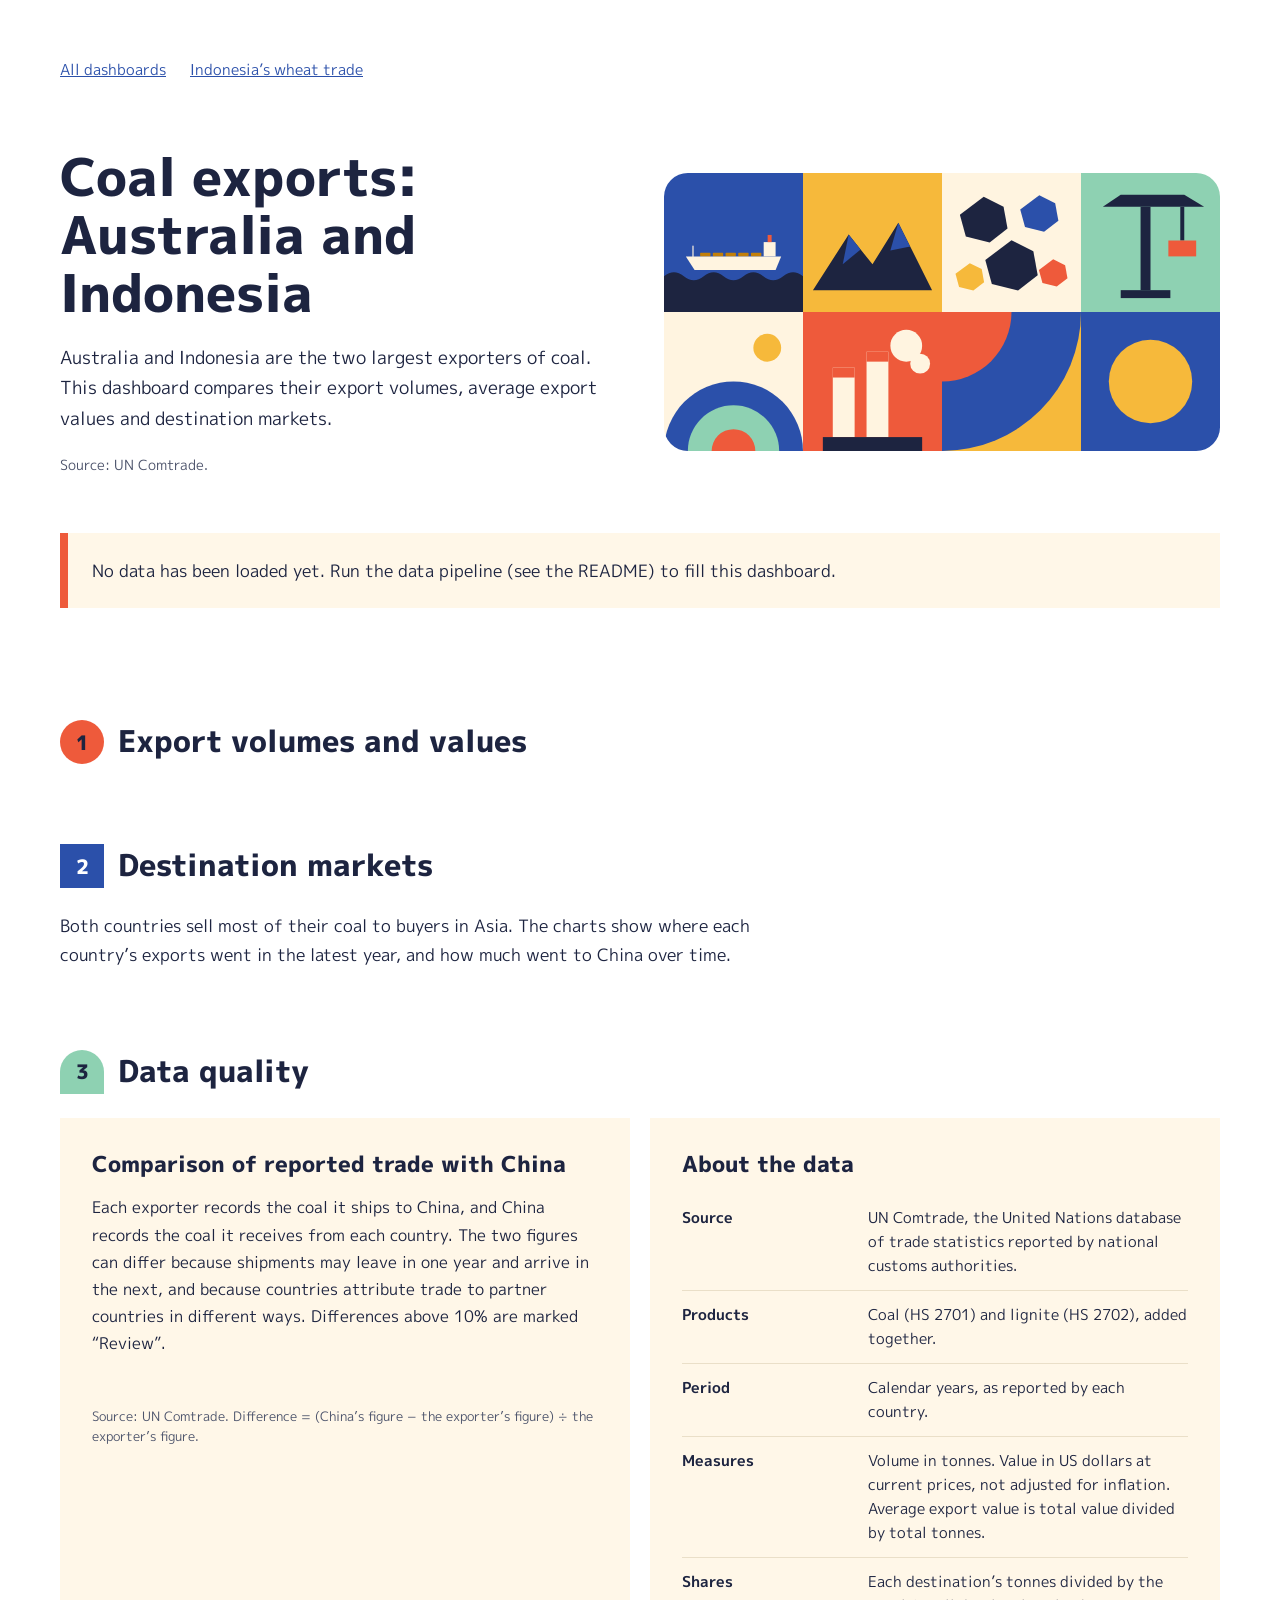
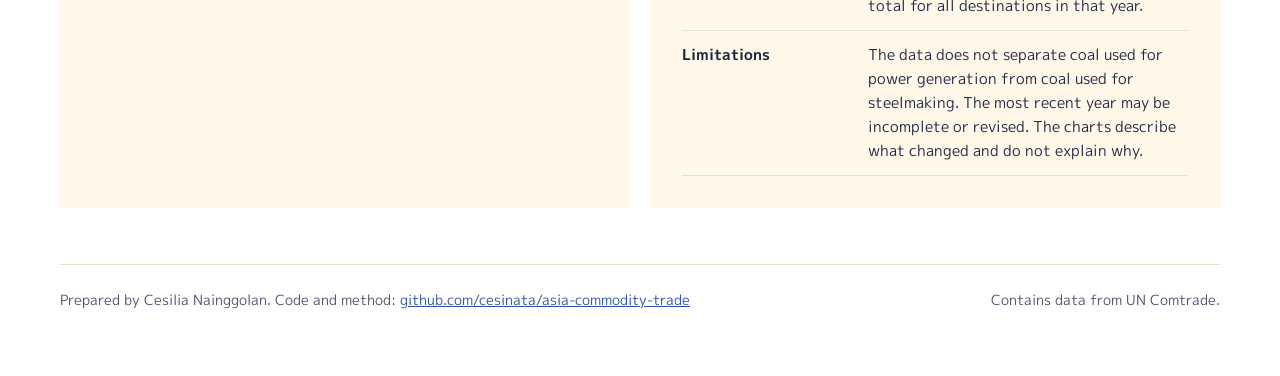
==== docs/coal/index.html @ 77d4c263 "Add pipeline, SQL, dashboard pages and ignore rules for secrets and raw data" ====
<!doctype html>
<html lang="en">
<head>
<meta charset="utf-8">
<meta name="viewport" content="width=device-width, initial-scale=1">
<title>Coal exports: Australia and Indonesia | Asia commodity trade</title>
<meta name="description" content="Coal export volumes, export values and destination markets for Australia and Indonesia, from UN Comtrade data.">
<link rel="preconnect" href="https://fonts.googleapis.com"><link rel="preconnect" href="https://fonts.gstatic.com" crossorigin><link href="https://fonts.googleapis.com/css2?family=M+PLUS+1p:wght@400;500;700;800&amp;display=swap" rel="stylesheet">
<link rel="stylesheet" href="../assets/style.css">
</head>
<body data-story="coal">
<div class="wrap">
<nav class="nav" aria-label="Site"><a href="../">All dashboards</a><a href="../wheat/">Indonesia’s wheat trade</a></nav>
<header class="top">
<div class="lede">
<h1>Coal exports: Australia and Indonesia</h1>
<p class="intro">Australia and Indonesia are the two largest exporters of coal. This dashboard compares their export volumes, average export values and destination markets.</p>
<p class="meta" id="meta">Source: UN Comtrade.</p>
</div>
<img src="../assets/hero-coal.svg" alt="Illustration of eight coloured tiles showing a cargo ship, a coal stockpile, lumps of coal, a port crane, waves, a power station and a sun" width="560" height="280">
</header>

<div class="kpis" id="kpis" aria-label="Key figures"></div>

<section>
<h2><span class="num n1" aria-hidden="true">1</span>Export volumes and values</h2>
<div class="grid2" id="s1"></div>
</section>

<section>
<h2><span class="num n2" aria-hidden="true">2</span>Destination markets</h2>
<p class="section-intro">Both countries sell most of their coal to buyers in Asia. The charts show where each country’s exports went in the latest year, and how much went to China over time.</p>
<div class="grid2" id="s2"></div>
</section>

<section>
<h2><span class="num n3" aria-hidden="true">3</span>Data quality</h2>
<div class="grid2">
<div class="card">
<h3>Comparison of reported trade with China</h3>
<p class="body">Each exporter records the coal it ships to China, and China records the coal it receives from each country. The two figures can differ because shipments may leave in one year and arrive in the next, and because countries attribute trade to partner countries in different ways. Differences above 10% are marked “Review”.</p>
<p class="body"><strong id="mirror-summary"></strong></p>
<div id="mirror"></div>
<p class="source">Source: UN Comtrade. Difference = (China’s figure − the exporter’s figure) ÷ the exporter’s figure.</p>
</div>
<div class="card">
<h3>About the data</h3>
<dl class="about">
<div><dt>Source</dt><dd>UN Comtrade, the United Nations database of trade statistics reported by national customs authorities.</dd></div>
<div><dt>Products</dt><dd>Coal (HS 2701) and lignite (HS 2702), added together.</dd></div>
<div><dt>Period</dt><dd>Calendar years, as reported by each country.</dd></div>
<div><dt>Measures</dt><dd>Volume in tonnes. Value in US dollars at current prices, not adjusted for inflation. Average export value is total value divided by total tonnes.</dd></div>
<div><dt>Shares</dt><dd>Each destination’s tonnes divided by the total for all destinations in that year.</dd></div>
<div><dt>Limitations</dt><dd>The data does not separate coal used for power generation from coal used for steelmaking. The most recent year may be incomplete or revised. The charts describe what changed and do not explain why.</dd></div>
</dl>
</div>
</div>
</section>

<footer><span>Prepared by Cesilia Nainggolan. Code and method: <a href="https://github.com/cesinata/asia-commodity-trade">github.com/cesinata/asia-commodity-trade</a></span><span>Contains data from UN Comtrade.</span></footer>
</div>
<script src="../assets/app.js"></script>
</body>
</html>
---- docs/assets/style.css ----
/* Shared styles for the trade dashboards. Colours follow the entity:
   Australia is always cobalt; the comparison country is tomato (wheat) or amber (coal). */
:root {
  --ink: #1D2440; --ink-2: #4C536B; --line: #EADFC8; --panel: #FFF7E8; --white: #FFFFFF;
  --cobalt: #2B50AA; --tomato: #EE5A3B; --sun: #F6B93B; --mint: #8ED1B2; --amber: #C27F0A;
  --neutral: #D9DBE3; --grid: #E6E1D3;
}
* { box-sizing: border-box; }
html { -webkit-text-size-adjust: 100%; }
body { margin: 0; background: var(--white); color: var(--ink); font-family: "M PLUS 1p", "Hiragino Sans", system-ui, sans-serif;
  font-size: 16px; line-height: 1.6; font-variant-numeric: tabular-nums; }
a { color: var(--cobalt); } a:hover { color: var(--ink); }
:focus-visible { outline: 3px solid var(--tomato); outline-offset: 2px; }
.wrap { max-width: 1240px; margin: 0 auto; padding: 48px 40px 64px; display: flex; flex-direction: column; gap: 56px; }
.nav { display: flex; flex-wrap: wrap; gap: 8px 24px; font-size: 15px; }
.nav a { padding: 10px 0; }
header.top { display: grid; grid-template-columns: repeat(auto-fit, minmax(min(100%, 420px), 1fr)); gap: 48px; align-items: center; }
header.top img { width: 100%; height: auto; display: block; }
.lede { display: flex; flex-direction: column; gap: 20px; }
h1 { margin: 0; font-weight: 800; font-size: clamp(34px, 4.2vw, 52px); line-height: 1.12; }
.intro { margin: 0; font-size: 18px; line-height: 1.7; max-width: 58ch; }
.meta { margin: 0; font-size: 14px; color: var(--ink-2); }
h2 { margin: 0; display: flex; align-items: center; gap: 14px; font-weight: 800; font-size: 30px; line-height: 1.25; }
h2 .num { flex: none; width: 44px; height: 44px; display: flex; align-items: center; justify-content: center; font-size: 20px; }
.num.n1 { background: var(--tomato); border-radius: 50%; }
.num.n2 { background: var(--cobalt); color: var(--white); }
.num.n3 { background: var(--mint); border-radius: 22px 22px 0 0; }
.num.n4 { background: var(--sun); border-radius: 0 22px 22px 0; }
section { display: flex; flex-direction: column; gap: 24px; }
.section-intro { margin: 0; font-size: 17px; line-height: 1.7; max-width: 64ch; }
.kpis { display: grid; grid-template-columns: repeat(auto-fit, minmax(230px, 1fr)); gap: 16px; }
.kpi { background: var(--panel); border-left: 8px solid var(--sun); padding: 24px; display: flex; flex-direction: column; gap: 6px; }
.kpi .label { font-size: 15px; line-height: 1.4; }
.kpi .value { font-weight: 800; font-size: 44px; line-height: 1.1; }
.kpi .value small { font-size: 18px; font-weight: 500; }
.kpi .note { font-size: 13px; color: var(--ink-2); }
.grid2 { display: grid; grid-template-columns: repeat(auto-fit, minmax(min(100%, 500px), 1fr)); gap: 20px; }
.card { background: var(--panel); padding: 32px; display: flex; flex-direction: column; gap: 16px; min-width: 0; }
.card.wide { grid-column: 1 / -1; }
.card.wide .chart { max-width: 820px; }
.card h3 { margin: 0; font-weight: 800; font-size: 22px; line-height: 1.3; }
.card .sub { margin: 0; font-size: 14px; line-height: 1.5; color: var(--ink-2); }
.card .note, .card .source { margin: 0; font-size: 14px; line-height: 1.6; color: var(--ink-2); }
.card .source { font-size: 13px; }
.card p.body { margin: 0; font-size: 16px; line-height: 1.7; max-width: 64ch; }
.chart svg { width: 100%; height: auto; display: block; overflow: visible; }
.chart text { font-family: inherit; }
.legend { display: flex; flex-wrap: wrap; gap: 6px 20px; font-size: 14px; }
.legend span { display: inline-flex; align-items: center; gap: 8px; }
.legend i { width: 14px; height: 14px; display: inline-block; }
.hbars { display: flex; flex-direction: column; gap: 10px; }
.hbar { display: grid; grid-template-columns: minmax(96px, 150px) 1fr 64px; gap: 12px; align-items: center; font-size: 15px; }
.hbar .track { background: var(--white); height: 22px; }
.hbar .fill { height: 22px; border-radius: 0 4px 4px 0; min-width: 2px; }
.hbar .val { font-weight: 700; text-align: right; }
.steps { display: grid; grid-template-columns: repeat(auto-fit, minmax(min(100%, 260px), 1fr)); gap: 16px; }
.step { background: var(--panel); padding: 24px; display: flex; gap: 16px; align-items: center; }
.step img { width: 72px; height: 72px; flex: none; }
.step strong { display: block; font-size: 18px; font-weight: 800; }
.step span { font-size: 15px; color: var(--ink-2); }
details { font-size: 14px; }
summary { cursor: pointer; padding: 10px 0; color: var(--cobalt); text-decoration: underline; width: fit-content; }
.tablebox { overflow-x: auto; }
table { width: 100%; border-collapse: collapse; font-size: 15px; }
th, td { text-align: right; padding: 10px; border-bottom: 1px solid var(--line); white-space: nowrap; }
th:first-child, td:first-child { text-align: left; padding-left: 0; }
thead th { font-weight: 700; border-bottom: 2px solid var(--ink); white-space: normal; vertical-align: bottom; }
td.flag { font-weight: 700; }
dl.about { margin: 0; font-size: 15px; line-height: 1.6; }
dl.about div { display: grid; grid-template-columns: minmax(110px, 170px) 1fr; gap: 16px; padding: 12px 0; border-bottom: 1px solid var(--line); }
dl.about dt { font-weight: 700; } dl.about dd { margin: 0; }
.empty { background: var(--panel); border-left: 8px solid var(--tomato); padding: 24px; font-size: 17px; }
footer { border-top: 1px solid var(--line); padding-top: 24px; display: flex; flex-wrap: wrap; justify-content: space-between; gap: 16px; font-size: 14px; color: var(--ink-2); }
#tip { position: fixed; pointer-events: none; background: var(--ink); color: var(--white); font-size: 13px; line-height: 1.4; padding: 8px 10px; border-radius: 4px; max-width: 240px; z-index: 10; display: none; }
.stories { display: grid; grid-template-columns: repeat(auto-fit, minmax(min(100%, 420px), 1fr)); gap: 24px; }
.story { background: var(--panel); display: flex; flex-direction: column; color: inherit; text-decoration: none; }
.story img { width: 100%; height: auto; display: block; }
.story div { padding: 28px; display: flex; flex-direction: column; gap: 10px; }
.story strong { font-size: 26px; font-weight: 800; line-height: 1.25; }
.story span { font-size: 16px; }
.story em { font-style: normal; color: var(--cobalt); text-decoration: underline; }
@media (max-width: 560px) { dl.about div { grid-template-columns: 1fr; gap: 2px; } .wrap { padding: 32px 16px 48px; gap: 40px; } .card { padding: 20px; } h2 { font-size: 24px; } .kpi .value { font-size: 36px; } }
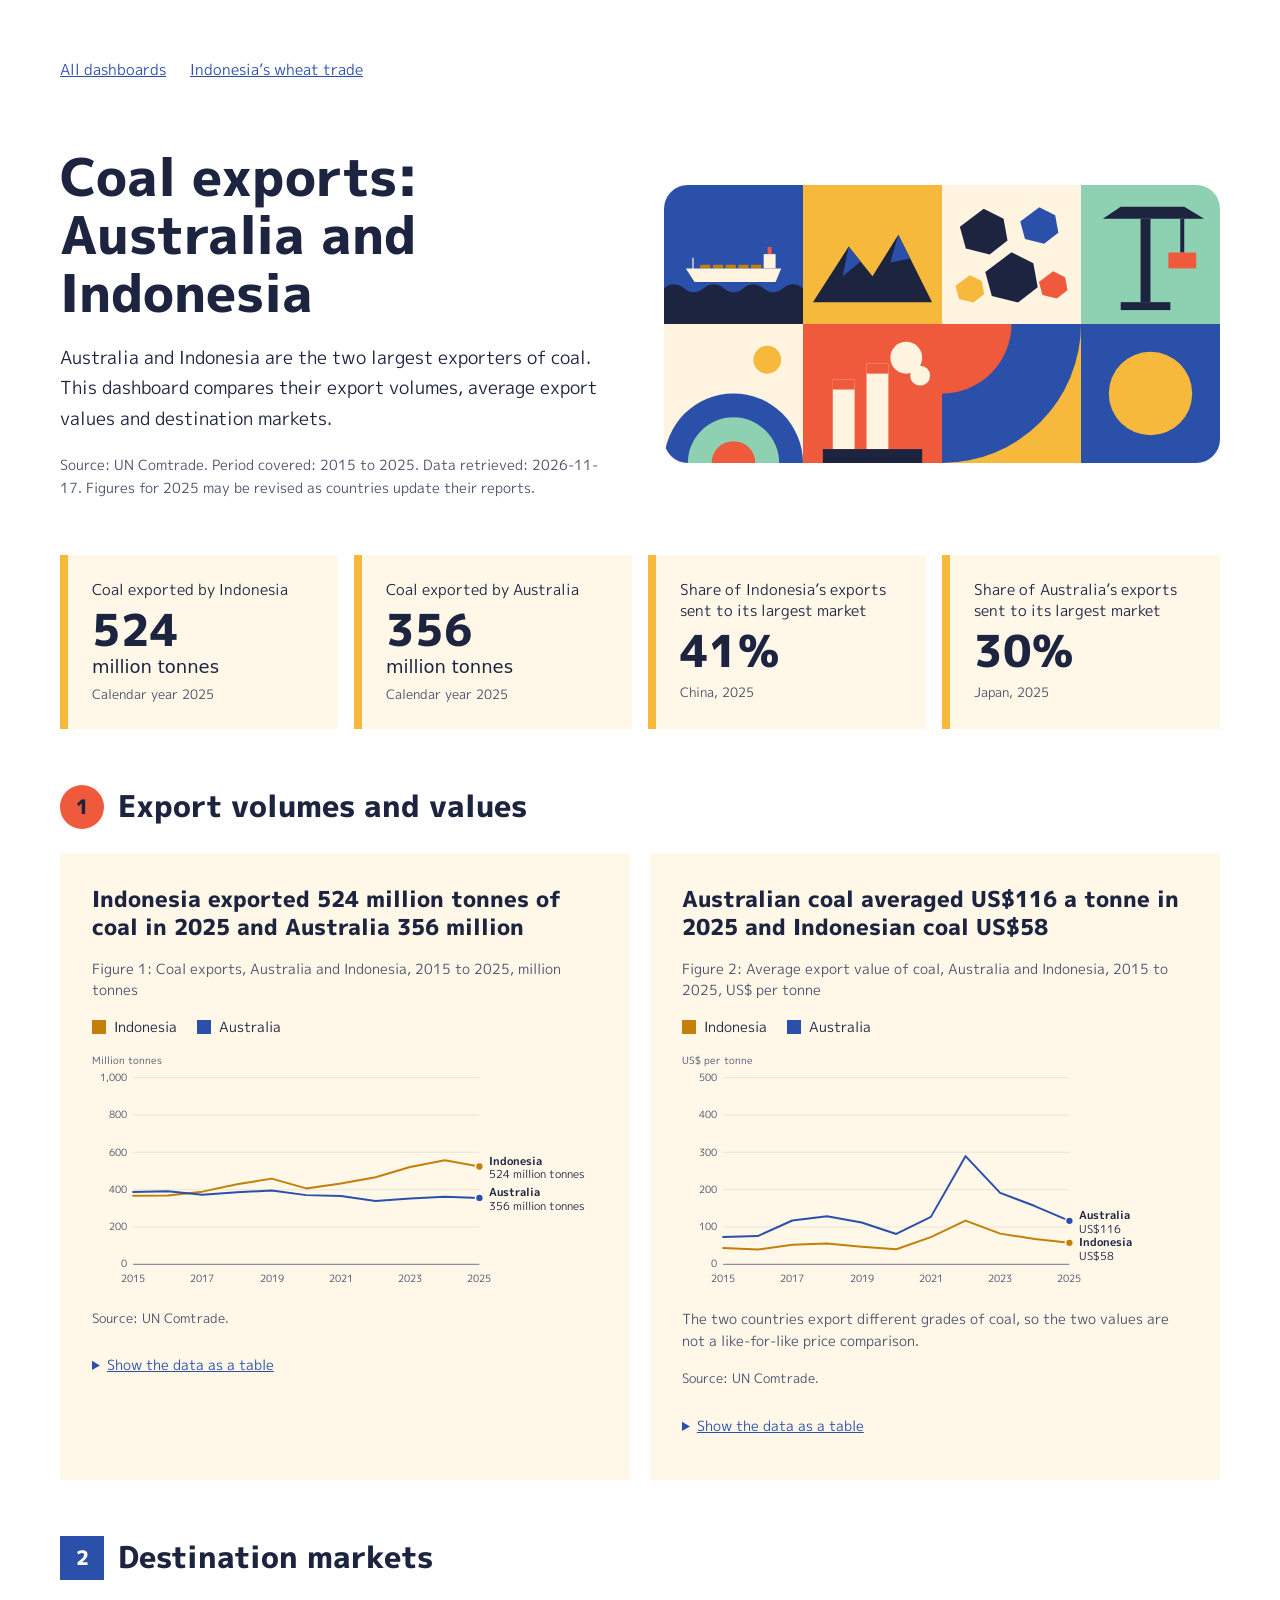
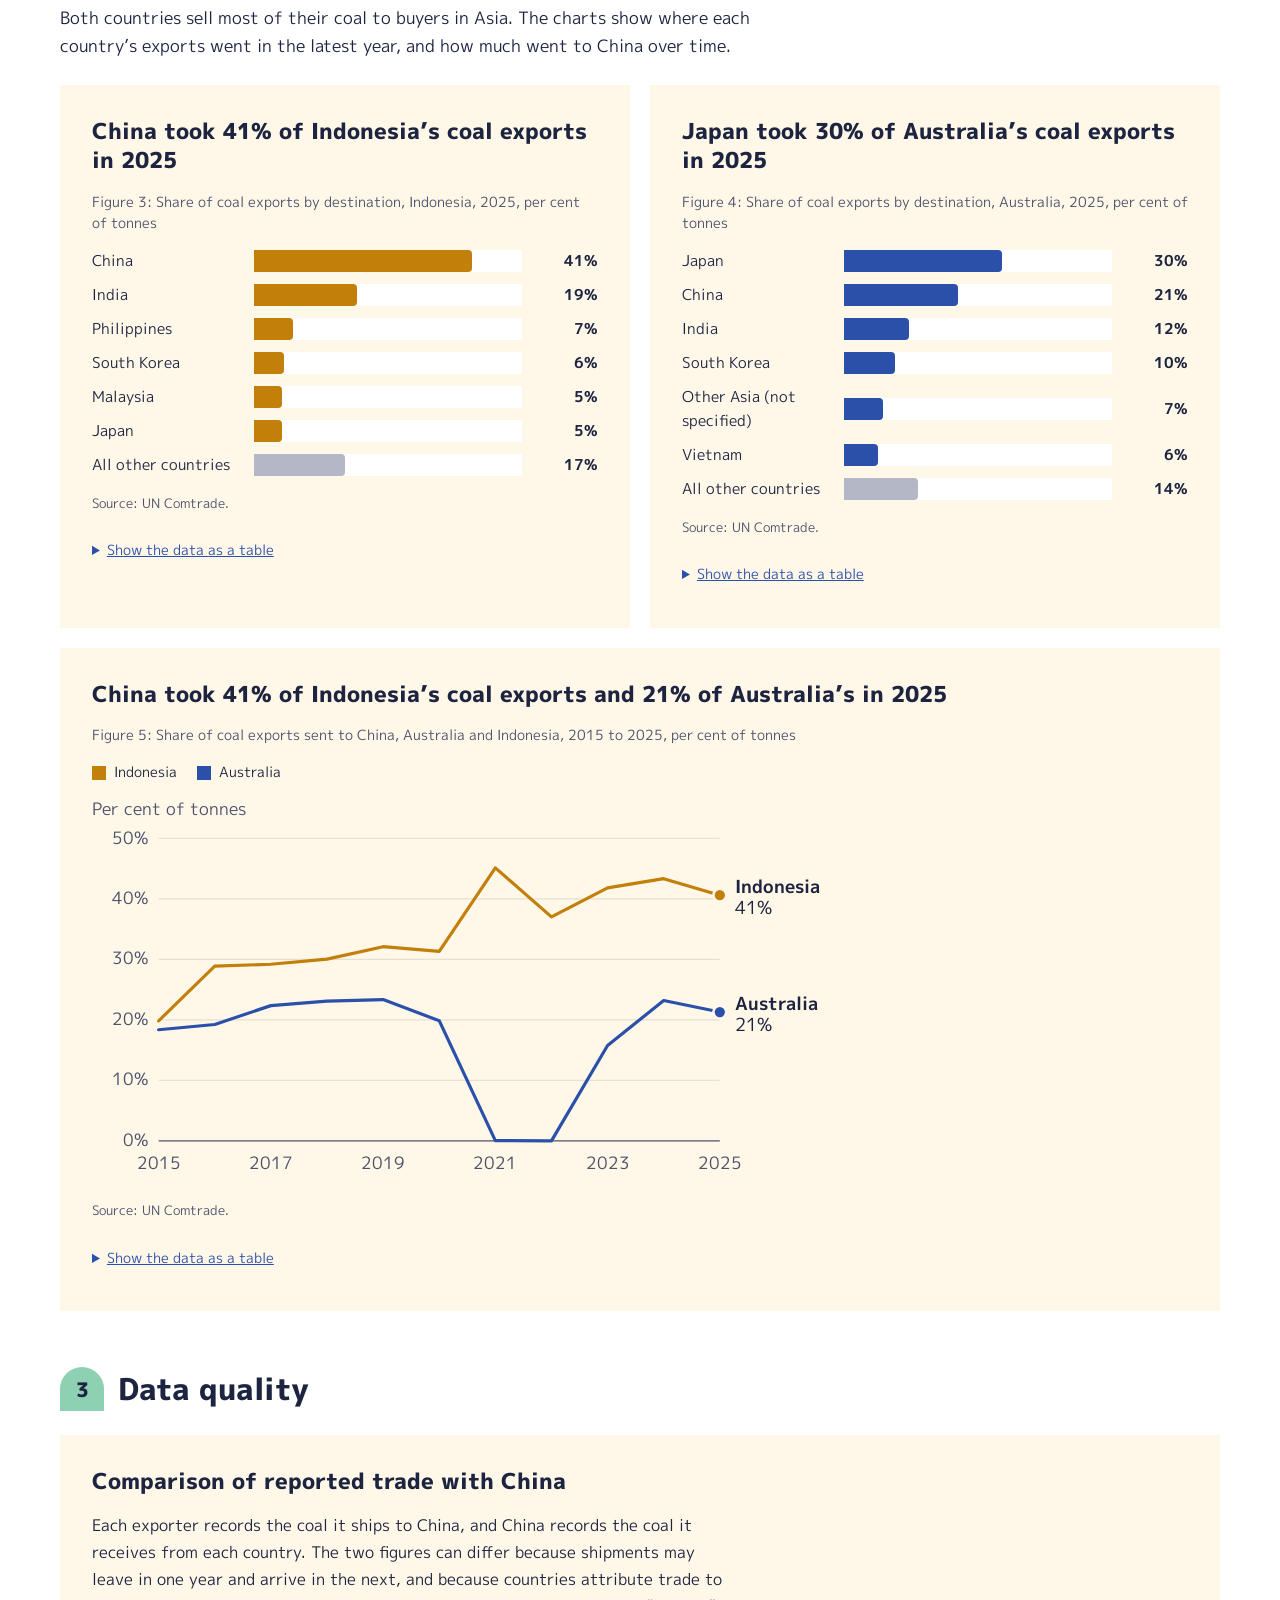
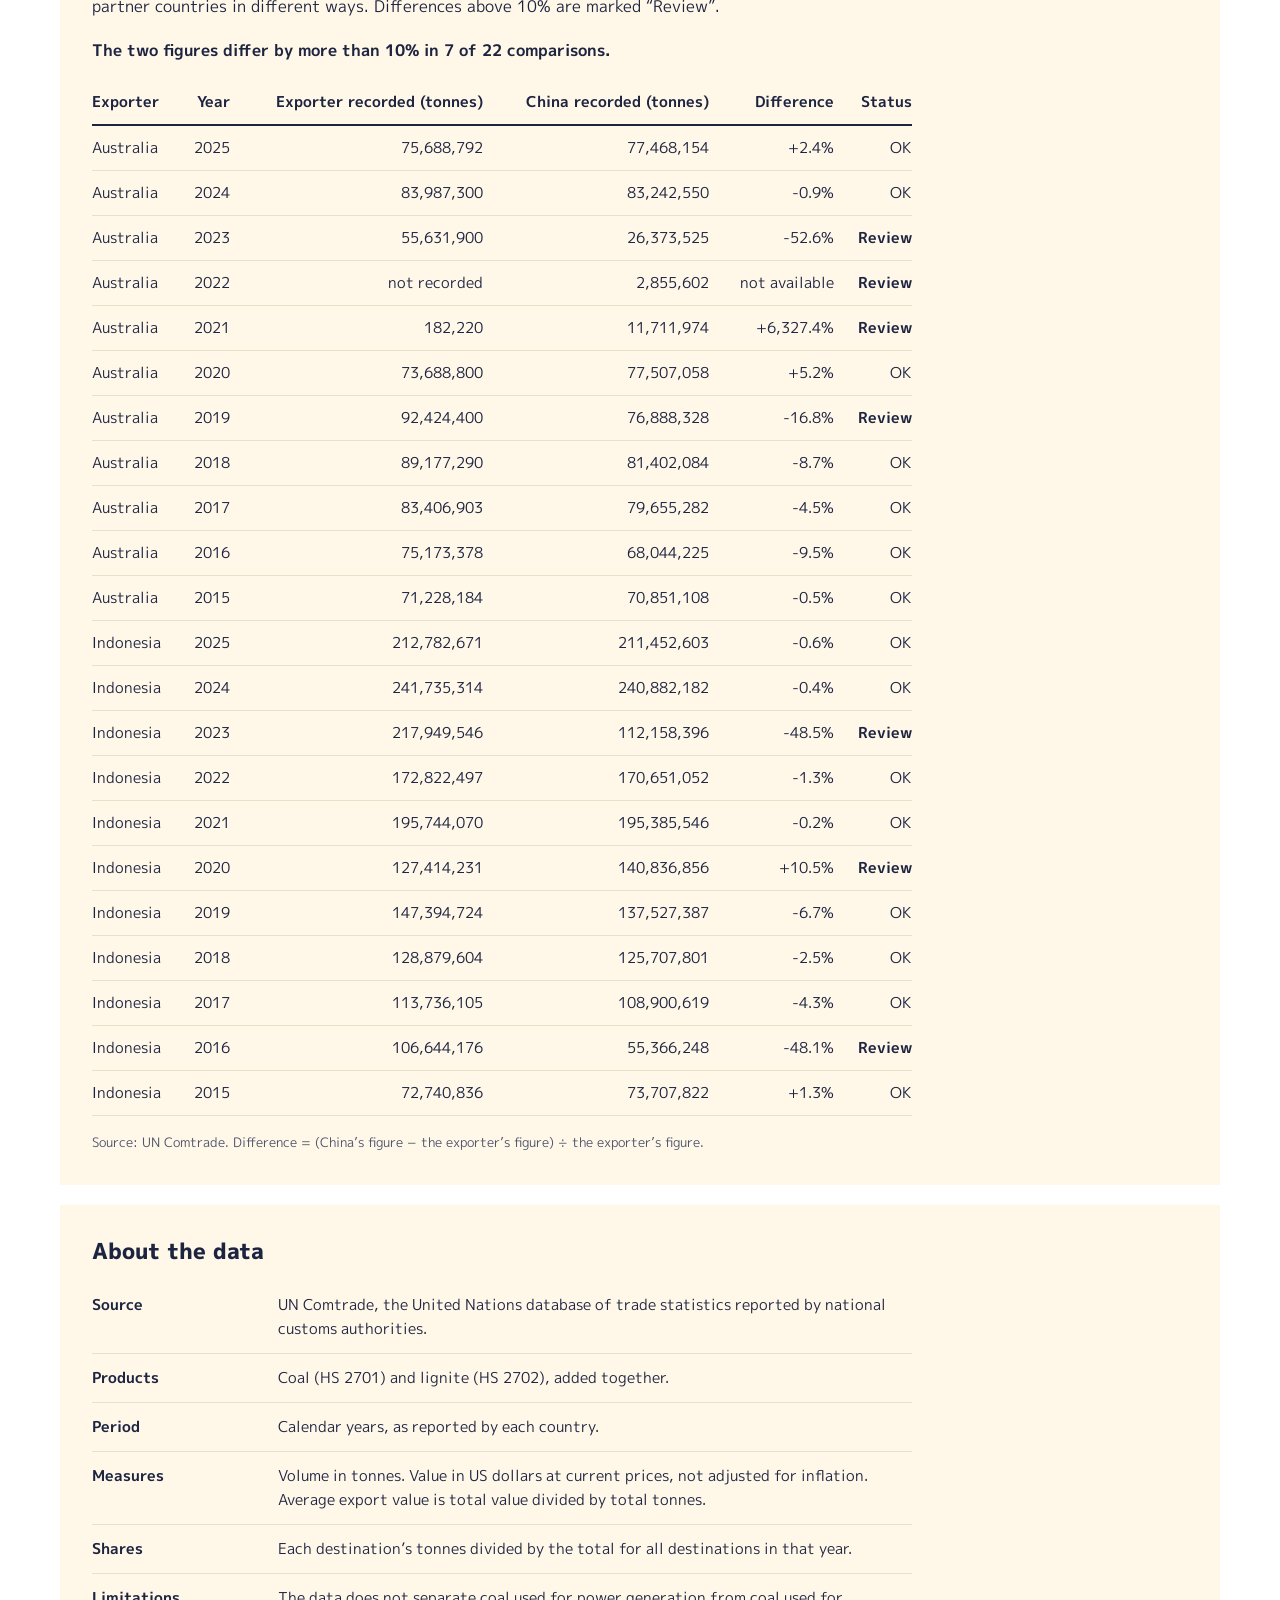
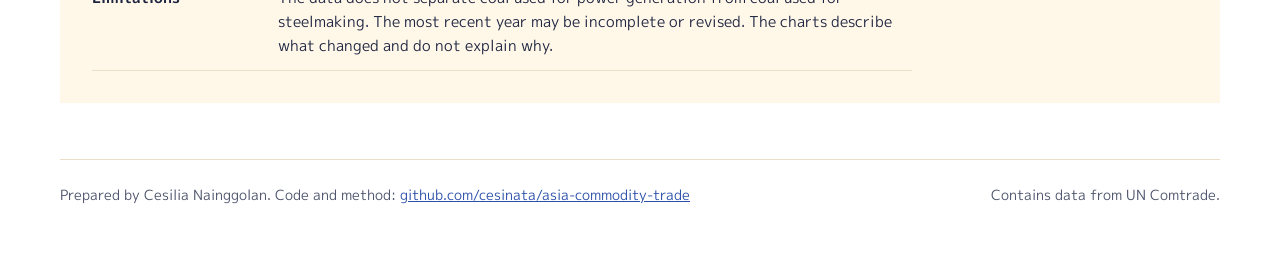
==== commit 47915bcd: "Show 2024 wheat tonnes as not available, keep one-sided comparison years, fix chart layout on deskto" ====
--- a/docs/coal/index.html
+++ b/docs/coal/index.html
@@ -36,14 +36,14 @@
 <section>
 <h2><span class="num n3" aria-hidden="true">3</span>Data quality</h2>
 <div class="grid2">
-<div class="card">
+<div class="card wide">
 <h3>Comparison of reported trade with China</h3>
 <p class="body">Each exporter records the coal it ships to China, and China records the coal it receives from each country. The two figures can differ because shipments may leave in one year and arrive in the next, and because countries attribute trade to partner countries in different ways. Differences above 10% are marked “Review”.</p>
 <p class="body"><strong id="mirror-summary"></strong></p>
 <div id="mirror"></div>
 <p class="source">Source: UN Comtrade. Difference = (China’s figure − the exporter’s figure) ÷ the exporter’s figure.</p>
 </div>
-<div class="card">
+<div class="card wide">
 <h3>About the data</h3>
 <dl class="about">
 <div><dt>Source</dt><dd>UN Comtrade, the United Nations database of trade statistics reported by national customs authorities.</dd></div>
--- a/docs/assets/style.css
+++ b/docs/assets/style.css
@@ -31,13 +31,13 @@
 .kpis { display: grid; grid-template-columns: repeat(auto-fit, minmax(230px, 1fr)); gap: 16px; }
 .kpi { background: var(--panel); border-left: 8px solid var(--sun); padding: 24px; display: flex; flex-direction: column; gap: 6px; }
 .kpi .label { font-size: 15px; line-height: 1.4; }
-.kpi .value { font-weight: 800; font-size: 44px; line-height: 1.1; }
-.kpi .value small { font-size: 18px; font-weight: 500; }
+.kpi .value { font-weight: 800; font-size: 44px; line-height: 1.1; display: flex; flex-wrap: wrap; align-items: baseline; column-gap: 0.3em; }
+.kpi .value small { font-size: 18px; font-weight: 500; line-height: 1.3; white-space: nowrap; }
 .kpi .note { font-size: 13px; color: var(--ink-2); }
 .grid2 { display: grid; grid-template-columns: repeat(auto-fit, minmax(min(100%, 500px), 1fr)); gap: 20px; }
 .card { background: var(--panel); padding: 32px; display: flex; flex-direction: column; gap: 16px; min-width: 0; }
 .card.wide { grid-column: 1 / -1; }
-.card.wide .chart { max-width: 820px; }
+.card.wide .chart, .card.wide .tablebox, .card.wide dl.about { max-width: 820px; }
 .card h3 { margin: 0; font-weight: 800; font-size: 22px; line-height: 1.3; }
 .card .sub { margin: 0; font-size: 14px; line-height: 1.5; color: var(--ink-2); }
 .card .note, .card .source { margin: 0; font-size: 14px; line-height: 1.6; color: var(--ink-2); }
@@ -62,8 +62,9 @@
 summary { cursor: pointer; padding: 10px 0; color: var(--cobalt); text-decoration: underline; width: fit-content; }
 .tablebox { overflow-x: auto; }
 table { width: 100%; border-collapse: collapse; font-size: 15px; }
-th, td { text-align: right; padding: 10px; border-bottom: 1px solid var(--line); white-space: nowrap; }
+th, td { text-align: right; padding: 10px 8px; border-bottom: 1px solid var(--line); white-space: nowrap; }
 th:first-child, td:first-child { text-align: left; padding-left: 0; }
+th:last-child, td:last-child { padding-right: 0; }
 thead th { font-weight: 700; border-bottom: 2px solid var(--ink); white-space: normal; vertical-align: bottom; }
 td.flag { font-weight: 700; }
 dl.about { margin: 0; font-size: 15px; line-height: 1.6; }
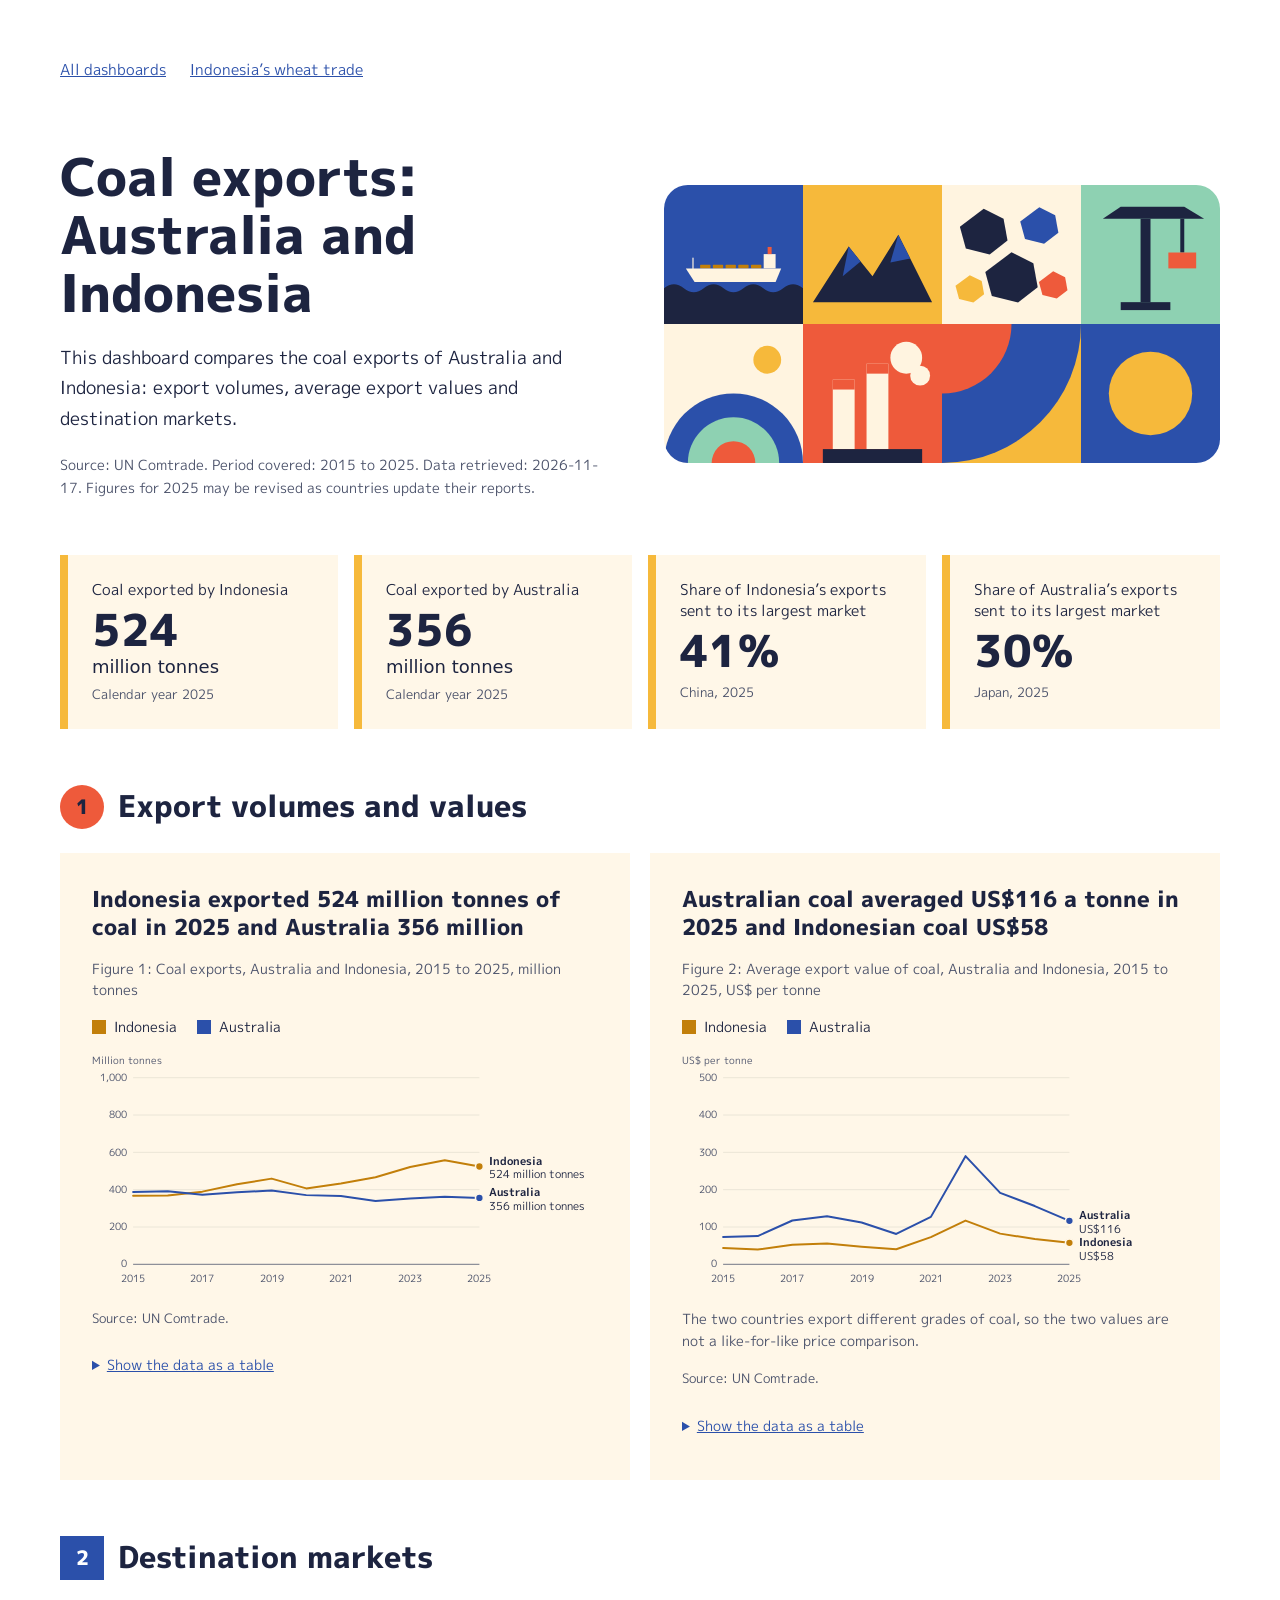
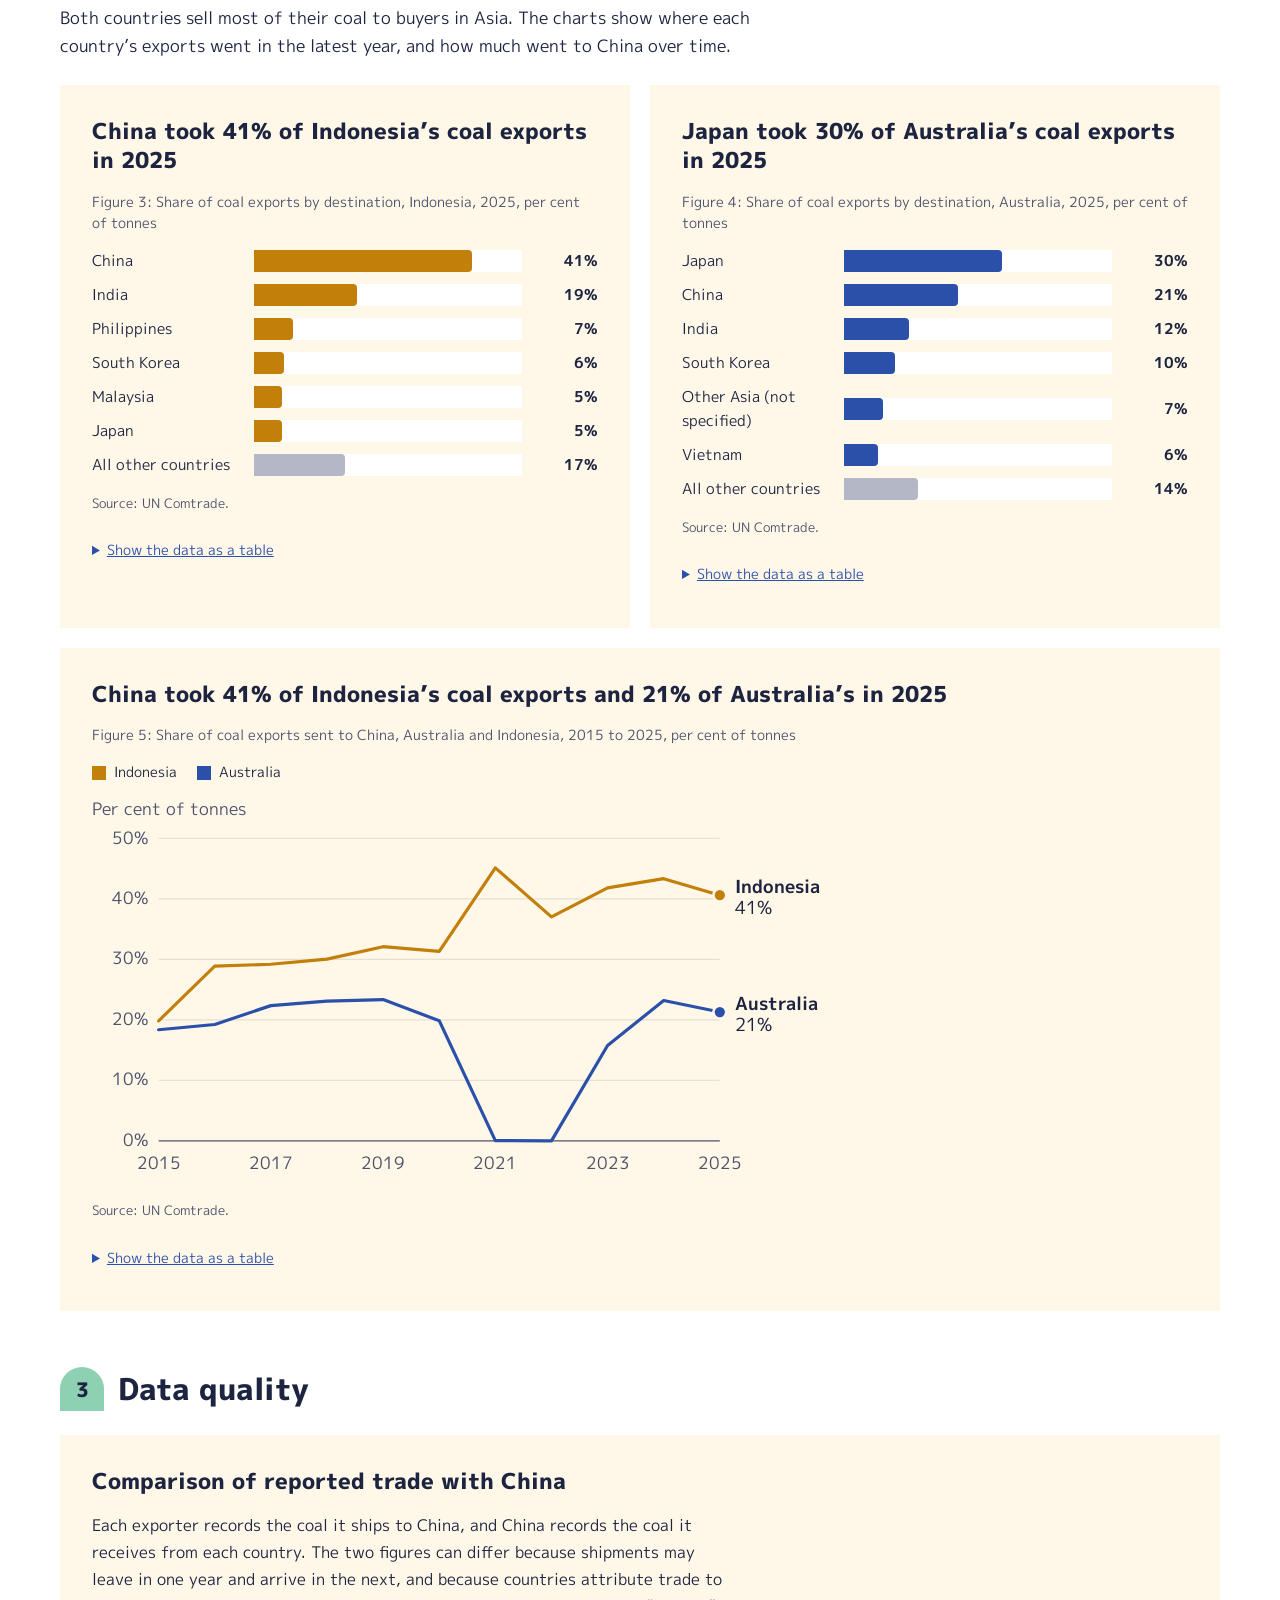
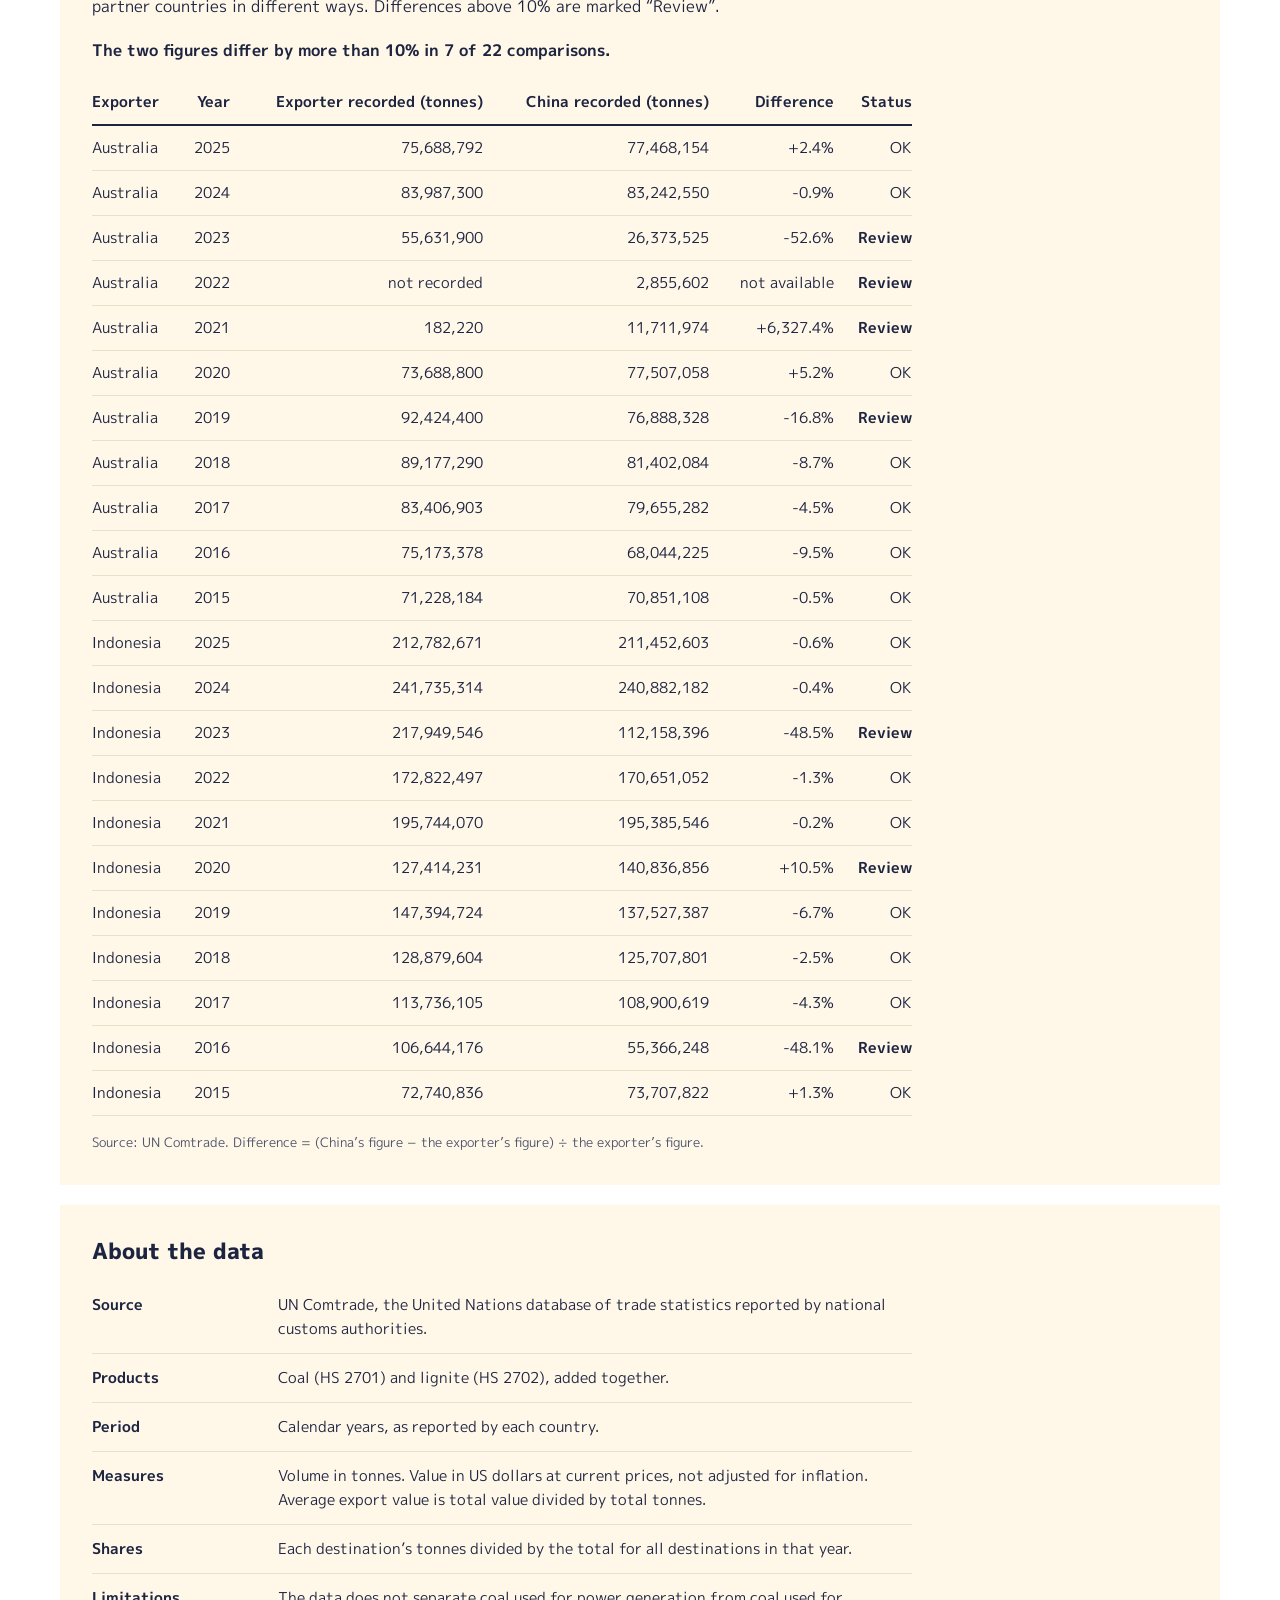
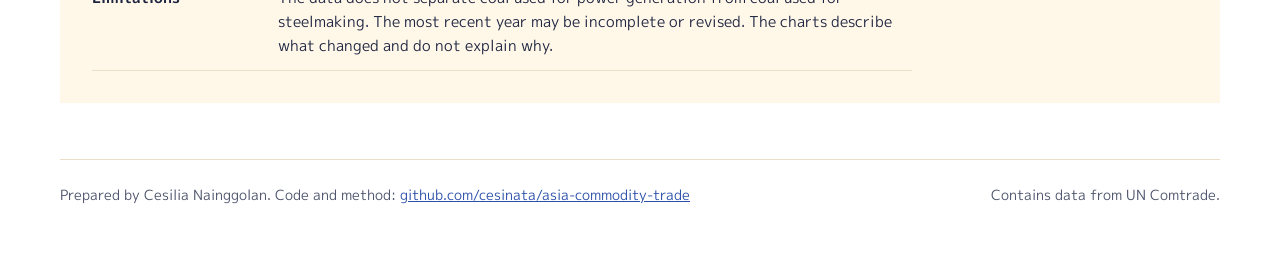
==== commit 984b6841: "Add live links, screenshot and findings to README; remove unsourced claims from page text" ====
--- a/docs/coal/index.html
+++ b/docs/coal/index.html
@@ -14,7 +14,7 @@
 <header class="top">
 <div class="lede">
 <h1>Coal exports: Australia and Indonesia</h1>
-<p class="intro">Australia and Indonesia are the two largest exporters of coal. This dashboard compares their export volumes, average export values and destination markets.</p>
+<p class="intro">This dashboard compares the coal exports of Australia and Indonesia: export volumes, average export values and destination markets.</p>
 <p class="meta" id="meta">Source: UN Comtrade.</p>
 </div>
 <img src="../assets/hero-coal.svg" alt="Illustration of eight coloured tiles showing a cargo ship, a coal stockpile, lumps of coal, a port crane, waves, a power station and a sun" width="560" height="280">
